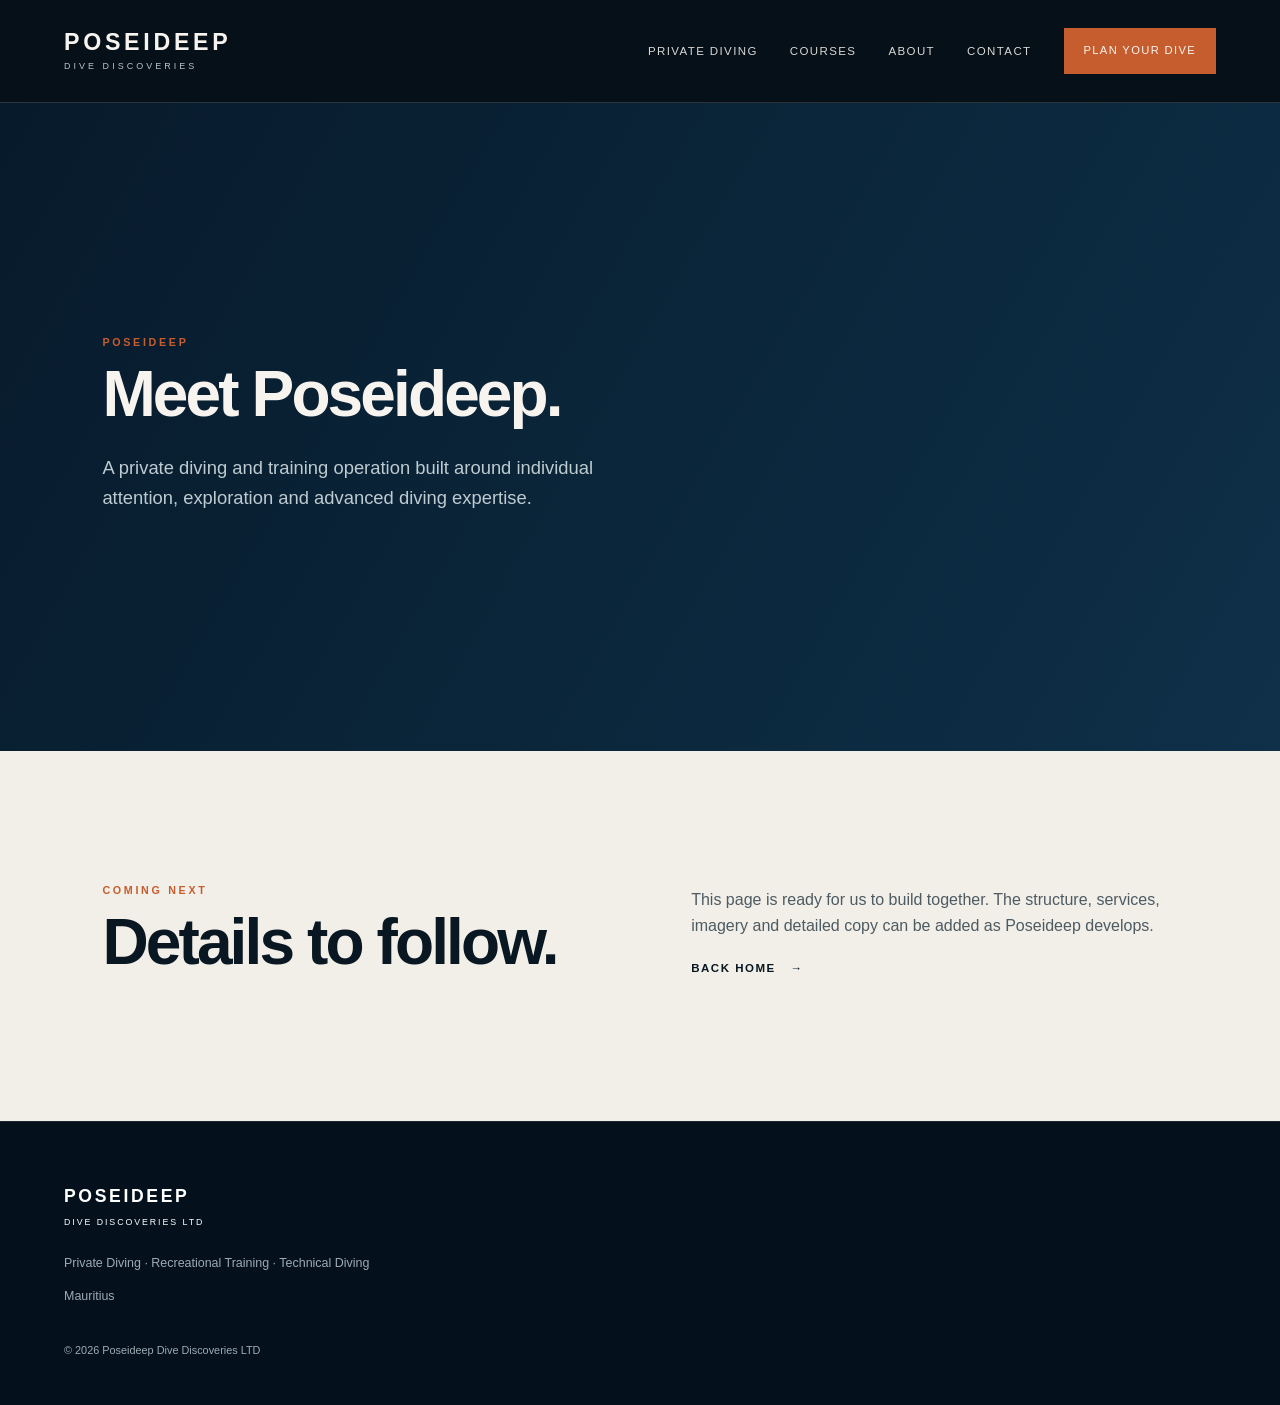
==== pages/about.html @ 901a11df "Initial Poseideep website" ====
<!DOCTYPE html>
<html lang="en">
<head>
  <meta charset="UTF-8">
  <meta name="viewport" content="width=device-width, initial-scale=1.0">
  <title>About | Poseideep</title>
  <link rel="stylesheet" href="../css/style.css">
</head>
<body>
<header class="site-header" style="position:relative;background:#061019">
  <a class="brand" href="../index.html"><span class="brand-main">POSEIDEEP</span><span class="brand-sub">DIVE DISCOVERIES</span></a>
  <button class="menu-toggle" aria-label="Open navigation" aria-expanded="false"><span></span><span></span><span></span></button>
  <nav class="main-nav">
    <a href="private-diving.html">Private Diving</a><a href="courses.html">Courses</a><a href="about.html">About</a><a href="contact.html">Contact</a>
    <a class="nav-cta" href="contact.html">Plan Your Dive</a>
  </nav>
</header>
<main>
<section class="statement" style="min-height:72vh">
  <div><p class="eyebrow">Poseideep</p><h2>Meet Poseideep.</h2><p>A private diving and training operation built around individual attention, exploration and advanced diving expertise.</p></div>
</section>
<section class="about-teaser">
  <div><p class="eyebrow">Coming Next</p><h2>Details to follow.</h2></div>
  <div><p>This page is ready for us to build together. The structure, services, imagery and detailed copy can be added as Poseideep develops.</p><a class="text-link" href="../index.html">Back Home <span>→</span></a></div>
</section>
</main>
<footer><div class="footer-brand"><strong>POSEIDEEP</strong><span>DIVE DISCOVERIES LTD</span></div><p>Private Diving · Recreational Training · Technical Diving</p><p>Mauritius</p><p class="copyright">© <span id="year"></span> Poseideep Dive Discoveries LTD</p></footer>
<script src="../js/main.js"></script>
</body>
</html>
---- css/style.css ----
* {
    box-sizing: border-box
}

html {
    scroll-behavior: smooth
}

body {
    margin: 0;
    background: #061019;
    color: #f5f7f8;
    font-family: Arial, Helvetica, sans-serif;
    line-height: 1.6
}

a {
    color: inherit;
    text-decoration: none
}

.site-header {
    position: absolute;
    z-index: 20;
    top: 0;
    left: 0;
    width: 100%;
    display: flex;
    align-items: center;
    justify-content: space-between;
    padding: 28px 5vw;
    border-bottom: 1px solid rgba(255, 255, 255, .15)
}

.brand {
    display: flex;
    flex-direction: column;
    line-height: 1
}

.brand-main {
    font-size: 1.45rem;
    font-weight: 800;
    letter-spacing: .16em
}

.brand-sub {
    margin-top: 7px;
    font-size: .56rem;
    letter-spacing: .34em;
    color: #b8c5cc
}

.main-nav {
    display: flex;
    align-items: center;
    gap: 2rem;
    text-transform: uppercase;
    font-size: .72rem;
    letter-spacing: .12em
}

.main-nav>a:not(.nav-cta) {
    opacity: .88
}

.main-nav>a:hover {
    opacity: 1
}

.nav-cta,
.button {
    border: 1px solid rgba(255, 255, 255, .7);
    padding: 13px 19px;
    text-transform: uppercase;
    font-size: .7rem;
    letter-spacing: .12em
}

.nav-cta {
    background: #fff;
    color: #07121a
}

.menu-toggle {
    display: none;
    background: none;
    border: 0;
    padding: 5px
}

.menu-toggle span {
    display: block;
    width: 25px;
    height: 1px;
    background: #fff;
    margin: 6px
}

.hero {
    height: 100vh;
    min-height: 650px;
    position: relative;
    display: flex;
    align-items: center;
    overflow: hidden
}

.hero-video {
    position: absolute;
    width: 100%;
    height: 100%;
    object-fit: cover;
    inset: 0;
    background: #0b2737
}

.hero-overlay {
    position: absolute;
    inset: 0;
    background: linear-gradient(90deg, rgba(3, 10, 15, .82) 0%, rgba(3, 10, 15, .42) 52%, rgba(3, 10, 15, .2) 100%), linear-gradient(0deg, rgba(3, 10, 15, .5), transparent 50%)
}

.hero-content {
    position: relative;
    z-index: 2;
    width: min(760px, 90%);
    margin-left: 7vw;
    margin-top: 60px
}

.eyebrow {
    text-transform: uppercase;
    letter-spacing: .25em;
    font-size: .67rem;
    font-weight: bold;
    color: #8cc9df
}

.hero h1 {
    font-size: clamp(3.8rem, 8vw, 8rem);
    line-height: .88;
    letter-spacing: -.055em;
    margin: .18em 0 .28em;
    max-width: 900px
}

.hero-copy {
    font-size: clamp(1rem, 1.6vw, 1.3rem);
    max-width: 590px;
    color: #d7e0e4
}

.hero-actions {
    display: flex;
    gap: 12px;
    margin-top: 35px;
    flex-wrap: wrap
}

.button {
    display: inline-block;
    padding: 16px 23px
}

.button-primary {
    background: #f7f9fa;
    color: #07121a;
    border-color: #f7f9fa
}

.button-ghost {
    background: transparent;
    color: white
}

.scroll-cue {
    position: absolute;
    z-index: 3;
    bottom: 35px;
    right: 5vw;
    text-transform: uppercase;
    font-size: .62rem;
    letter-spacing: .2em
}

.scroll-cue span {
    font-size: 1rem;
    margin-left: 8px
}

.feature {
    display: grid;
    grid-template-columns: 1.15fr .85fr;
    min-height: 720px
}

.feature-image {
    min-height: 620px
}

.placeholder-image {
    background: linear-gradient(135deg, #0b2838, #163d50);
    display: flex;
    align-items: center;
    justify-content: center;
    color: rgba(255, 255, 255, .42);
    text-transform: uppercase;
    letter-spacing: .16em;
    font-size: .65rem
}

.feature-copy {
    padding: 10vw 8vw;
    display: flex;
    flex-direction: column;
    justify-content: center;
    background: #091722
}

.feature h2,
.courses-section h2,
.statement h2,
.about-teaser h2,
.final-cta h2 {
    font-size: clamp(2.7rem, 5vw, 5.7rem);
    line-height: .95;
    letter-spacing: -.045em;
    margin: .2em 0 .45em
}

.feature-copy>p:not(.eyebrow) {
    max-width: 520px;
    color: #bfcbd1
}

.feature-copy .lead {
    font-size: 1.25rem;
    color: #fff !important
}

.text-link {
    margin-top: 25px;
    text-transform: uppercase;
    letter-spacing: .13em;
    font-size: .72rem;
    font-weight: bold
}

.text-link span {
    margin-left: 10px
}

.courses-section {
    padding: 110px 5vw 120px;
    background: #eef2f3;
    color: #07121a
}

.courses-section .eyebrow {
    color: #28718b
}

.section-heading {
    max-width: 850px;
    margin-bottom: 60px
}

.course-grid {
    display: grid;
    grid-template-columns: 1fr 1fr;
    gap: 18px
}

.course-card {
    height: 620px;
    position: relative;
    overflow: hidden
}

.card-bg {
    position: absolute;
    inset: 0
}

.card-shade {
    position: absolute;
    inset: 0;
    background: linear-gradient(0deg, rgba(3, 10, 15, .82), rgba(3, 10, 15, .05) 65%)
}

.card-content {
    position: absolute;
    z-index: 2;
    bottom: 0;
    padding: 45px;
    color: white
}

.card-content p {
    text-transform: uppercase;
    font-size: .62rem;
    letter-spacing: .2em;
    color: #a9d4e3
}

.card-content h3 {
    font-size: clamp(2rem, 3.2vw, 3.5rem);
    line-height: 1;
    margin: 7px 0 13px
}

.card-content span {
    color: #d5dde1
}

.statement {
    min-height: 680px;
    padding: 100px 8vw;
    display: flex;
    align-items: center;
    background: linear-gradient(120deg, #07141e, #0b2b3d)
}

.statement>div {
    max-width: 800px
}

.statement p:last-child {
    max-width: 560px;
    color: #becbd1;
    font-size: 1.15rem
}

.about-teaser {
    display: grid;
    grid-template-columns: 1fr 1fr;
    gap: 8vw;
    padding: 120px 8vw;
    background: #f4f6f6;
    color: #07121a
}

.about-teaser .eyebrow {
    color: #28718b
}

.about-teaser p {
    max-width: 520px;
    color: #4d5b62
}

.final-cta {
    text-align: center;
    padding: 140px 5vw;
    background: #081722
}

.final-cta p:not(.eyebrow) {
    color: #b9c6cc;
    margin-bottom: 35px
}

.final-cta h2 {
    margin-bottom: .2em
}

footer {
    padding: 60px 5vw 35px;
    background: #040b10;
    border-top: 1px solid rgba(255, 255, 255, .1);
    color: #9eabb2;
    font-size: .78rem
}

.footer-brand {
    display: flex;
    flex-direction: column;
    color: #fff;
    margin-bottom: 25px
}

.footer-brand strong {
    letter-spacing: .15em;
    font-size: 1.1rem
}

.footer-brand span {
    letter-spacing: .22em;
    font-size: .55rem;
    margin-top: 5px
}

.copyright {
    margin-top: 35px;
    font-size: .68rem
}

@media(max-width:850px) {
    .site-header {
        padding: 22px 6vw
    }

    .main-nav {
        display: none;
        position: absolute;
        top: 100%;
        left: 0;
        width: 100%;
        background: #061019;
        padding: 30px 6vw;
        flex-direction: column;
        align-items: flex-start
    }

    .main-nav.open {
        display: flex
    }

    .menu-toggle {
        display: block
    }

    .hero-content {
        margin-left: 6vw
    }

    .hero h1 {
        font-size: clamp(3.3rem, 16vw, 6rem)
    }

    .feature {
        grid-template-columns: 1fr
    }

    .feature-image {
        min-height: 60vh
    }

    .feature-copy {
        padding: 90px 7vw
    }

    .course-grid {
        grid-template-columns: 1fr
    }

    .course-card {
        height: 70vh;
        min-height: 500px
    }

    .about-teaser {
        grid-template-columns: 1fr;
        gap: 20px;
        padding: 90px 7vw
    }

    .statement {
        padding: 90px 7vw
    }

    .courses-section {
        padding: 90px 6vw
    }

    .scroll-cue {
        display: none
    }
}

@media(max-width:500px) {
    .brand-main {
        font-size: 1.15rem
    }

    .brand-sub {
        font-size: .48rem
    }

    .hero {
        min-height: 700px
    }

    .hero-actions {
        flex-direction: column;
        align-items: flex-start
    }

    .button {
        width: 100%;
        text-align: center
    }

    .course-card {
        height: 560px
    }

    .card-content {
        padding: 30px
    }
}
/* =========================================================
   POSEIDEEP COLOUR PALETTE
   Deep Navy + Burnt Orange + Warm Sand
   ========================================================= */

:root {
  --navy-deep: #071A2B;
  --navy-ocean: #0E3048;
  --orange: #C65D2E;
  --orange-light: #E0783E;
  --sand: #F2EEE8;
  --off-white: #F7F4EF;
  --ink: #081722;
  --muted-light: #C7D0D5;
}

/* Main site */
body {
  background: var(--navy-deep);
  color: var(--off-white);
}

/* Navigation CTA */
.nav-cta {
  background: var(--orange);
  border-color: var(--orange);
  color: var(--off-white);
  transition: background 0.25s ease, border-color 0.25s ease;
}

.nav-cta:hover {
  background: var(--orange-light);
  border-color: var(--orange-light);
}

/* Small section labels */
.eyebrow {
  color: var(--orange);
}

/* Main buttons */
.button-primary {
  background: var(--orange);
  border-color: var(--orange);
  color: var(--off-white);
  transition: background 0.25s ease, border-color 0.25s ease;
}

.button-primary:hover {
  background: var(--orange-light);
  border-color: var(--orange-light);
}

/* Private diving section */
.feature-copy {
  background: var(--navy-deep);
}

.feature-copy > p:not(.eyebrow) {
  color: var(--muted-light);
}

/* Image placeholders for now */
.placeholder-image {
  background:
    linear-gradient(
      135deg,
      var(--navy-ocean),
      var(--navy-deep)
    );
}

/* Courses section */
.courses-section {
  background: var(--sand);
  color: var(--ink);
}

.courses-section .eyebrow {
  color: var(--orange);
}

/* Large experience section */
.statement {
  background:
    linear-gradient(
      120deg,
      var(--navy-deep),
      var(--navy-ocean)
    );
}

/* About section */
.about-teaser {
  background: var(--sand);
  color: var(--ink);
}

.about-teaser .eyebrow {
  color: var(--orange);
}

/* Text links */
.text-link {
  transition: color 0.2s ease;
}

.text-link:hover {
  color: var(--orange);
}

/* Final call to action */
.final-cta {
  background: var(--navy-deep);
}

/* Footer */
footer {
  background: #04111D;
}

/* Mobile navigation */
@media (max-width: 850px) {
  .main-nav {
    background: var(--navy-deep);
  }
}
/* =========================================================
   WHY PRIVATE SECTION
   ========================================================= */

.why-private {
  background: var(--sand);
  color: var(--ink);
  padding: 120px 7vw 130px;
}

/* Intro */

.why-private-intro {
  display: grid;
  grid-template-columns: 1fr 1.35fr;
  column-gap: 8vw;
  align-items: end;
  margin-bottom: 90px;
}

.why-private-intro .eyebrow {
  grid-column: 1 / -1;
  margin-bottom: 30px;
}

.why-private-intro h2 {
  margin: 0;
  max-width: 720px;

  font-size: clamp(3rem, 5vw, 5.5rem);
  line-height: 0.98;
  letter-spacing: -0.045em;
}

.why-private-lead {
  max-width: 560px;
  margin: 0 0 8px;

  font-size: 1.1rem;
  line-height: 1.75;
  color: #52616a;
}


/* Four principles */

.why-private-grid {
  display: grid;
  grid-template-columns: repeat(4, 1fr);
  gap: 0;

  border-top: 1px solid rgba(8, 23, 34, 0.25);
}

.why-item {
  position: relative;
  padding: 42px 35px 20px 0;
  min-height: 270px;
}

.why-item:not(:first-child) {
  padding-left: 35px;
  border-left: 1px solid rgba(8, 23, 34, 0.15);
}

.why-number {
  display: block;
  margin-bottom: 45px;

  color: var(--orange);
  font-size: 0.72rem;
  font-weight: 700;
  letter-spacing: 0.18em;
}

.why-item h3 {
  margin: 0 0 18px;

  color: var(--ink);
  font-size: 1.35rem;
  line-height: 1.1;
  text-transform: uppercase;
  letter-spacing: 0.02em;
}

.why-item p {
  margin: 0;
  max-width: 300px;

  color: #52616a;
  font-size: 0.92rem;
  line-height: 1.7;
}


/* Subtle interaction */

.why-item {
  transition:
    transform 0.25s ease,
    border-color 0.25s ease;
}

.why-item:hover {
  transform: translateY(-5px);
}

.why-item:hover .why-number {
  color: var(--orange-light);
}


/* Tablet */

@media (max-width: 1000px) {

  .why-private {
    padding: 95px 7vw 105px;
  }

  .why-private-intro {
    grid-template-columns: 1fr;
    row-gap: 35px;
    margin-bottom: 70px;
  }

  .why-private-grid {
    grid-template-columns: repeat(2, 1fr);
  }

  .why-item {
    padding: 35px 30px 45px 0;
    border-bottom: 1px solid rgba(8, 23, 34, 0.15);
  }

  .why-item:not(:first-child) {
    padding-left: 30px;
  }

  .why-item:nth-child(3) {
    padding-left: 0;
    border-left: none;
  }

}


/* Mobile */

@media (max-width: 600px) {

  .why-private {
    padding: 75px 7vw 80px;
  }

  .why-private-intro h2 {
    font-size: clamp(2.7rem, 12vw, 4rem);
  }

  .why-private-grid {
    grid-template-columns: 1fr;
  }

  .why-item,
  .why-item:not(:first-child),
  .why-item:nth-child(3) {
    min-height: auto;
    padding: 32px 0 38px;
    border-left: none;
    border-bottom: 1px solid rgba(8, 23, 34, 0.15);
  }

  .why-number {
    margin-bottom: 25px;
  }

  .why-item p {
    max-width: 100%;
  }

}
/* =========================================================
   PRIVATE DIVING EXPERIENCES
   ========================================================= */

.private-experiences {
  background: var(--navy-deep);
  color: var(--off-white);
  padding: 120px 7vw 130px;
}


/* Section introduction */

.private-experiences-header {
  display: grid;
  grid-template-columns: 1.25fr 0.75fr;
  column-gap: 10vw;
  align-items: end;

  margin-bottom: 95px;
}

.private-experiences-header .eyebrow {
  grid-column: 1 / -1;
  margin-bottom: 30px;
}

.private-experiences-header h2 {
  margin: 0;
  max-width: 850px;

  font-size: clamp(3rem, 5vw, 5.5rem);
  line-height: 0.98;
  letter-spacing: -0.045em;
}

.private-experiences-header > p:last-child {
  max-width: 520px;
  margin: 0 0 8px;

  color: var(--muted-light);
  font-size: 1.05rem;
  line-height: 1.75;
}


/* Experience rows */

.experience-list {
  border-top: 1px solid rgba(255, 255, 255, 0.22);
}

.experience-item {
  display: grid;
  grid-template-columns: 90px 1fr 0.8fr;
  gap: 35px;
  align-items: start;

  padding: 45px 0;

  border-bottom: 1px solid rgba(255, 255, 255, 0.15);

  transition:
    padding-left 0.25s ease,
    background 0.25s ease;
}

.experience-number {
  color: var(--orange);

  font-size: 0.72rem;
  font-weight: 700;
  letter-spacing: 0.18em;

  padding-top: 9px;
}

.experience-title h3 {
  margin: 0;

  color: var(--off-white);
  font-size: clamp(1.7rem, 2.6vw, 3rem);
  line-height: 1.05;
  letter-spacing: -0.025em;
}

.experience-description p {
  max-width: 520px;
  margin: 0;

  color: var(--muted-light);
  font-size: 0.95rem;
  line-height: 1.75;
}


/* Subtle desktop interaction */

.experience-item:hover {
  padding-left: 15px;
}

.experience-item:hover .experience-title h3 {
  color: var(--orange-light);
}


/* Tablet */

@media (max-width: 900px) {

  .private-experiences {
    padding: 95px 7vw 105px;
  }

  .private-experiences-header {
    grid-template-columns: 1fr;
    row-gap: 35px;

    margin-bottom: 70px;
  }

  .experience-item {
    grid-template-columns: 60px 1fr;
  }

  .experience-description {
    grid-column: 2;
  }

}


/* Mobile */

@media (max-width: 600px) {

  .private-experiences {
    padding: 75px 7vw 80px;
  }

  .private-experiences-header h2 {
    font-size: clamp(2.7rem, 12vw, 4rem);
  }

  .experience-item {
    display: block;
    padding: 35px 0;
  }

  .experience-number {
    display: block;
    margin-bottom: 22px;
  }

  .experience-title h3 {
    margin-bottom: 20px;
  }

  .experience-description p {
    max-width: 100%;
  }

  .experience-item:hover {
    padding-left: 0;
  }

}
/* =========================================================
   CONTACT / PLAN YOUR DIVE PAGE
   ========================================================= */


/* ---------------------------------------------------------
   CONTACT HERO
   --------------------------------------------------------- */

.contact-hero {
  min-height: 68vh;
  padding: 110px 7vw 120px;

  display: flex;
  flex-direction: column;
  justify-content: center;

  background:
    linear-gradient(
      120deg,
      var(--navy-deep),
      var(--navy-ocean)
    );

  color: var(--off-white);
}

.contact-hero .eyebrow {
  margin-bottom: 30px;
}

.contact-hero h1 {
  margin: 0 0 38px;
  max-width: 950px;

  font-size: clamp(4rem, 7vw, 7.5rem);
  line-height: 0.9;
  letter-spacing: -0.055em;
}

.contact-hero > p:last-child {
  max-width: 660px;
  margin: 0;

  color: var(--muted-light);
  font-size: 1.1rem;
  line-height: 1.75;
}


/* ---------------------------------------------------------
   ENQUIRY SECTION
   --------------------------------------------------------- */

.dive-enquiry {
  background: var(--sand);
  color: var(--ink);

  padding: 120px 7vw 135px;
}


/* Intro */

.enquiry-intro {
  display: grid;
  grid-template-columns: 1.15fr 0.85fr;
  column-gap: 10vw;
  align-items: end;

  margin-bottom: 100px;
}

.enquiry-intro .eyebrow {
  grid-column: 1 / -1;
  margin-bottom: 30px;
}

.enquiry-intro h2 {
  margin: 0;
  max-width: 800px;

  font-size: clamp(3.2rem, 5.5vw, 6rem);
  line-height: 0.95;
  letter-spacing: -0.05em;
}

.enquiry-intro > p:last-child {
  max-width: 520px;
  margin: 0 0 8px;

  color: #52616a;
  font-size: 1.05rem;
  line-height: 1.75;
}


/* ---------------------------------------------------------
   FORM
   --------------------------------------------------------- */

.dive-form {
  width: 100%;
}

.dive-form fieldset {
  margin: 0;
  padding: 55px 0 70px;

  border: 0;
  border-top: 1px solid rgba(8, 23, 34, 0.22);
}

.dive-form legend {
  width: 100%;
  padding: 0 0 35px;

  color: var(--ink);

  font-size: 1.5rem;
  font-weight: 700;
  letter-spacing: -0.02em;
}

.dive-form legend span {
  display: inline-block;
  width: 75px;

  color: var(--orange);

  font-size: 0.7rem;
  letter-spacing: 0.18em;
  vertical-align: middle;
}


/* Two-column fields */

.form-grid {
  display: grid;
  grid-template-columns: repeat(2, 1fr);
  gap: 35px 55px;

  padding-left: 75px;
}

.form-field {
  display: flex;
  flex-direction: column;
}

.form-wide {
  grid-column: 1 / -1;
}


/* Labels */

.form-field label {
  margin-bottom: 12px;

  color: var(--ink);

  font-size: 0.7rem;
  font-weight: 700;
  letter-spacing: 0.12em;
  text-transform: uppercase;
}


/* Inputs */

.form-field input,
.form-field select,
.form-field textarea {
  width: 100%;

  padding: 16px 0;

  background: transparent;

  border: 0;
  border-bottom: 1px solid rgba(8, 23, 34, 0.35);

  border-radius: 0;

  color: var(--ink);

  font-family: inherit;
  font-size: 1rem;

  outline: none;

  transition:
    border-color 0.2s ease,
    padding-left 0.2s ease;
}

.form-field textarea {
  resize: vertical;
  min-height: 150px;
}


/* Placeholder */

.form-field input::placeholder,
.form-field textarea::placeholder {
  color: #8b9499;
}


/* Focus */

.form-field input:focus,
.form-field select:focus,
.form-field textarea:focus {
  border-bottom-color: var(--orange);
}


/* ---------------------------------------------------------
   INTEREST OPTIONS
   --------------------------------------------------------- */

.interest-grid {
  display: grid;
  grid-template-columns: repeat(4, 1fr);
  gap: 12px;

  padding-left: 75px;
}

.interest-option {
  position: relative;

  min-height: 105px;
  padding: 22px;

  display: flex;
  align-items: flex-end;

  border: 1px solid rgba(8, 23, 34, 0.22);

  cursor: pointer;

  transition:
    background 0.2s ease,
    border-color 0.2s ease,
    transform 0.2s ease;
}


/* Hide default checkbox */

.interest-option input {
  position: absolute;
  opacity: 0;
  pointer-events: none;
}


/* Option text */

.interest-option span {
  color: var(--ink);

  font-size: 0.8rem;
  font-weight: 700;
  line-height: 1.35;

  text-transform: uppercase;
  letter-spacing: 0.05em;
}


/* Hover */

.interest-option:hover {
  border-color: var(--orange);
  transform: translateY(-3px);
}


/* Selected */

.interest-option:has(input:checked) {
  background: var(--navy-deep);
  border-color: var(--navy-deep);
}

.interest-option:has(input:checked) span {
  color: var(--off-white);
}


/* Orange selection indicator */

.interest-option:has(input:checked)::before {
  content: "";

  position: absolute;
  top: 18px;
  right: 18px;

  width: 8px;
  height: 8px;

  background: var(--orange);
  border-radius: 50%;
}


/* ---------------------------------------------------------
   FORM SUBMIT
   --------------------------------------------------------- */

.form-submit {
  display: flex;
  align-items: center;
  justify-content: space-between;

  gap: 40px;

  padding: 45px 0 0 75px;

  border-top: 1px solid rgba(8, 23, 34, 0.22);
}

.form-submit p {
  max-width: 520px;
  margin: 0;

  color: #52616a;
  font-size: 0.9rem;
  line-height: 1.65;
}

.form-submit .button {
  cursor: pointer;

  font-family: inherit;
  min-width: 190px;
}


/* ---------------------------------------------------------
   GENERAL CONTACT
   --------------------------------------------------------- */

.general-contact {
  display: grid;
  grid-template-columns: 1fr 1fr;
  gap: 10vw;

  padding: 120px 7vw 130px;

  background: var(--navy-deep);
  color: var(--off-white);
}

.general-contact h2 {
  margin: 20px 0 0;

  font-size: clamp(3rem, 5vw, 5.5rem);
  line-height: 0.97;
  letter-spacing: -0.045em;
}

.contact-details {
  border-top: 1px solid rgba(255, 255, 255, 0.2);
}

.contact-detail {
  display: grid;
  grid-template-columns: 150px 1fr;
  gap: 30px;

  padding: 28px 0;

  border-bottom: 1px solid rgba(255, 255, 255, 0.15);
}

.contact-detail span {
  color: var(--orange);

  font-size: 0.65rem;
  font-weight: 700;
  letter-spacing: 0.13em;
  text-transform: uppercase;
}

.contact-detail p {
  margin: 0;
  color: var(--muted-light);
}


/* =========================================================
   CONTACT PAGE — TABLET
   ========================================================= */

@media (max-width: 1000px) {

  .contact-hero {
    min-height: 60vh;
    padding: 90px 7vw;
  }

  .dive-enquiry {
    padding: 95px 7vw 105px;
  }

  .enquiry-intro {
    grid-template-columns: 1fr;
    row-gap: 35px;

    margin-bottom: 75px;
  }

  .interest-grid {
    grid-template-columns: repeat(2, 1fr);
  }

  .general-contact {
    grid-template-columns: 1fr;
    gap: 70px;

    padding: 95px 7vw 105px;
  }

}


/* =========================================================
   CONTACT PAGE — MOBILE
   ========================================================= */

@media (max-width: 650px) {

  .contact-hero {
    min-height: auto;
    padding: 90px 7vw;
  }

  .contact-hero h1 {
    font-size: clamp(3.2rem, 15vw, 5rem);
  }

  .dive-enquiry {
    padding: 75px 7vw 85px;
  }

  .enquiry-intro h2 {
    font-size: clamp(2.8rem, 12vw, 4.2rem);
  }

  .dive-form fieldset {
    padding: 42px 0 55px;
  }

  .dive-form legend span {
    display: block;
    width: auto;
    margin-bottom: 12px;
  }

  .form-grid {
    grid-template-columns: 1fr;
    gap: 30px;

    padding-left: 0;
  }

  .form-wide {
    grid-column: auto;
  }

  .interest-grid {
    grid-template-columns: 1fr;
    padding-left: 0;
  }

  .interest-option {
    min-height: 85px;
  }

  .form-submit {
    flex-direction: column;
    align-items: flex-start;

    padding-left: 0;
  }

  .form-submit .button {
    width: 100%;
  }

  .general-contact {
    padding: 75px 7vw 85px;
  }

  .contact-detail {
    grid-template-columns: 1fr;
    gap: 8px;
  }

}
/* =========================================================
   POSEIDEEP FOOTER
   ========================================================= */

.site-footer {
  background: #04111d;
  color: var(--off-white);
  padding: 85px 7vw 30px;
}


/* Main layout */

.footer-main {
  display: grid;
  grid-template-columns: 2fr 0.8fr 0.8fr;
  gap: 8vw;

  padding-bottom: 75px;
}


/* Brand */

.footer-logo {
  display: inline-flex;
  flex-direction: column;

  margin-bottom: 28px;
}

.footer-logo strong {
  font-size: 1.5rem;
  line-height: 1;

  letter-spacing: 0.18em;
}

.footer-logo span {
  margin-top: 8px;

  color: #a9bac3;

  font-size: 0.56rem;
  letter-spacing: 0.32em;
}

.footer-identity > p {
  max-width: 390px;
  margin: 0;

  color: #94a5ae;

  font-size: 0.88rem;
  line-height: 1.75;
}


/* Footer columns */

.footer-column {
  display: flex;
  flex-direction: column;
  align-items: flex-start;
}

.footer-heading {
  margin: 0 0 28px;

  color: var(--orange);

  font-size: 0.65rem;
  font-weight: 700;

  letter-spacing: 0.18em;
  text-transform: uppercase;
}

.footer-column > a {
  margin-bottom: 12px;

  color: #bdc8ce;

  font-size: 0.85rem;

  transition:
    color 0.2s ease,
    transform 0.2s ease;
}

.footer-column > a:hover {
  color: var(--off-white);
  transform: translateX(4px);
}


/* =========================================================
   SOCIAL MEDIA
   ========================================================= */

.social-links {
  display: flex;
  align-items: center;
  gap: 12px;
}

.social-link {
  width: 45px;
  height: 45px;

  display: flex;
  align-items: center;
  justify-content: center;

  border: 1px solid rgba(255, 255, 255, 0.25);
  border-radius: 50%;

  color: var(--off-white);

  transition:
    background 0.2s ease,
    border-color 0.2s ease,
    color 0.2s ease,
    transform 0.2s ease;
}

.social-link svg {
  width: 19px;
  height: 19px;

  fill: none;
  stroke: currentColor;
  stroke-width: 1.7;
  stroke-linecap: round;
  stroke-linejoin: round;
}


/* Facebook icon needs fill */

.social-link:nth-child(2) svg {
  fill: currentColor;
  stroke: none;
}


/* Hover */

.social-link:hover {
  background: var(--orange);
  border-color: var(--orange);
  color: var(--off-white);

  transform: translateY(-4px);
}

.social-note {
  margin: 16px 0 0;

  color: #7f919b;

  font-size: 0.67rem;
  letter-spacing: 0.08em;
  text-transform: uppercase;
}


/* =========================================================
   FOOTER BOTTOM
   ========================================================= */

.footer-bottom {
  display: flex;
  align-items: center;
  justify-content: space-between;

  gap: 30px;

  padding-top: 28px;

  border-top: 1px solid rgba(255, 255, 255, 0.12);
}

.footer-bottom p {
  margin: 0;

  color: #71838d;

  font-size: 0.65rem;
  letter-spacing: 0.05em;
}


/* =========================================================
   FOOTER TABLET
   ========================================================= */

@media (max-width: 850px) {

  .site-footer {
    padding: 70px 7vw 30px;
  }

  .footer-main {
    grid-template-columns: 1.5fr 1fr;
    gap: 60px;

    padding-bottom: 60px;
  }

  .footer-connect {
    grid-column: 1 / -1;
  }

}


/* =========================================================
   FOOTER MOBILE
   ========================================================= */

@media (max-width: 550px) {

  .footer-main {
    grid-template-columns: 1fr;
    gap: 50px;
  }

  .footer-connect {
    grid-column: auto;
  }

  .footer-bottom {
    flex-direction: column;
    align-items: flex-start;

    gap: 10px;
  }

}
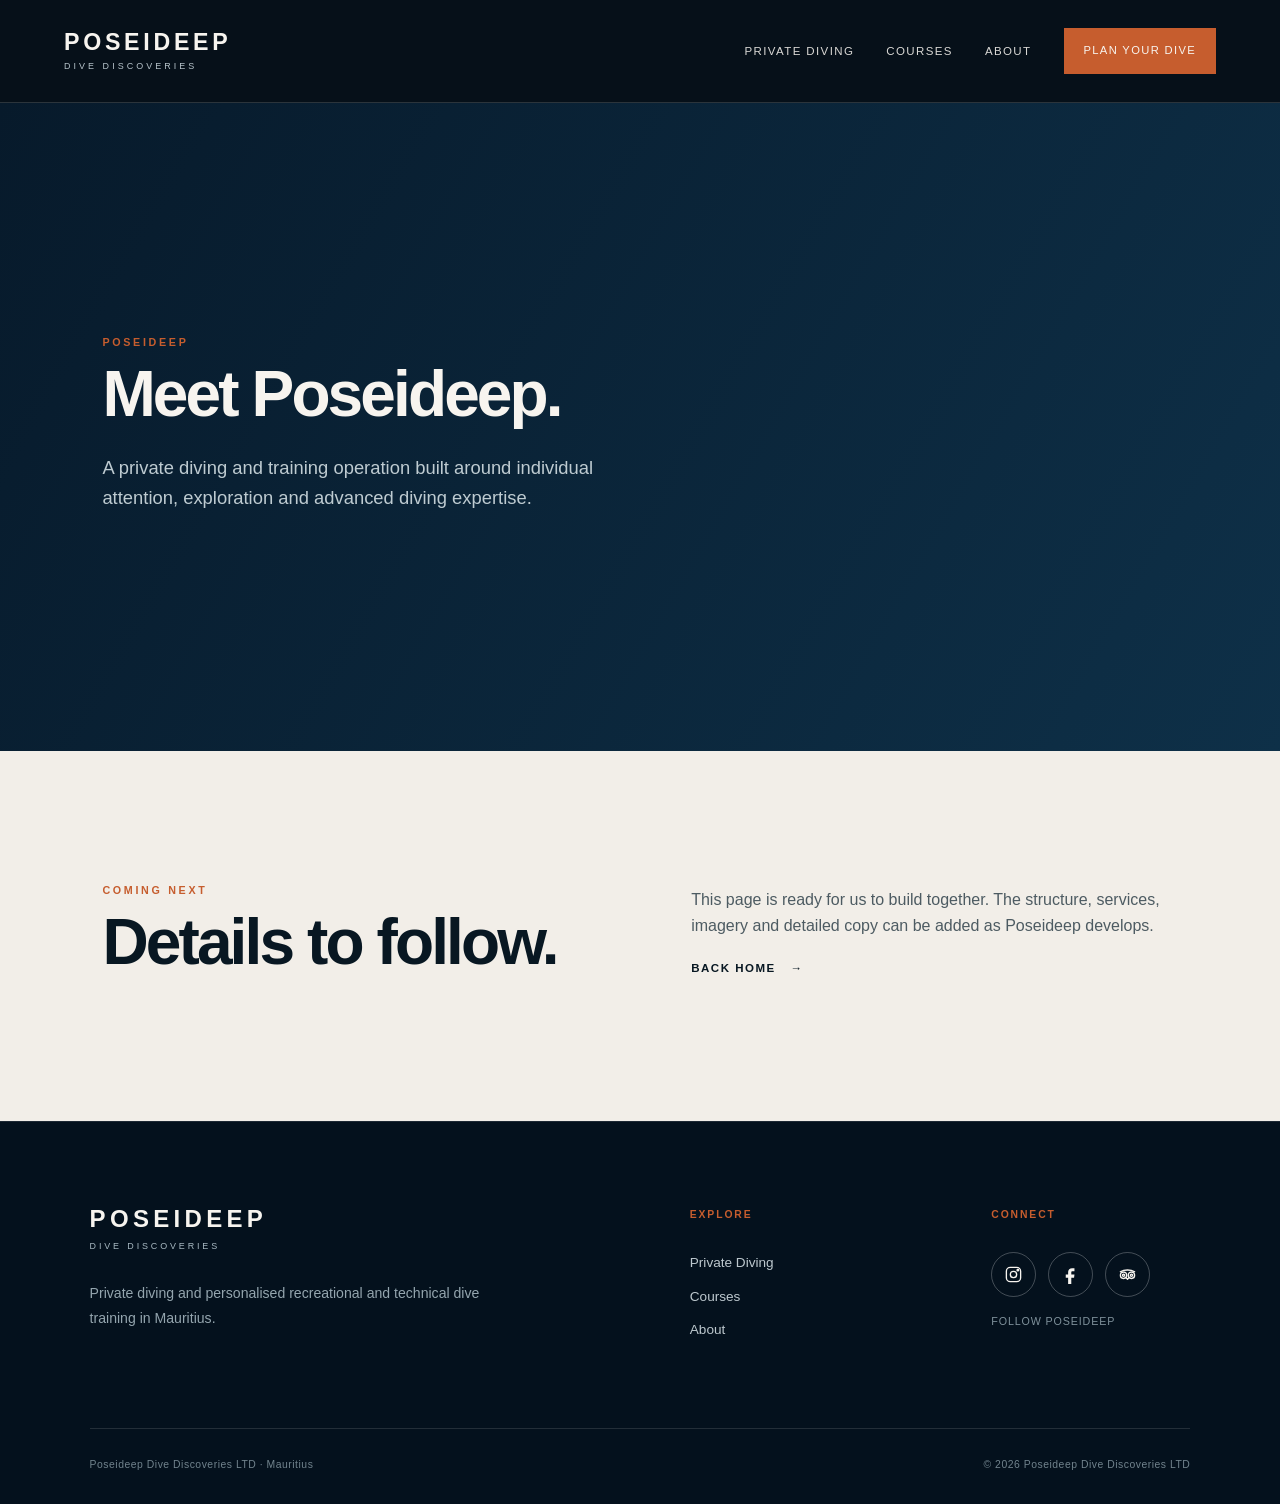
==== commit 687134c3: "Update navigation and standardize footers" ====
--- a/pages/about.html
+++ b/pages/about.html
@@ -11,7 +11,7 @@
   <a class="brand" href="../index.html"><span class="brand-main">POSEIDEEP</span><span class="brand-sub">DIVE DISCOVERIES</span></a>
   <button class="menu-toggle" aria-label="Open navigation" aria-expanded="false"><span></span><span></span><span></span></button>
   <nav class="main-nav">
-    <a href="private-diving.html">Private Diving</a><a href="courses.html">Courses</a><a href="about.html">About</a><a href="contact.html">Contact</a>
+    <a href="private-diving.html">Private Diving</a><a href="courses.html">Courses</a><a href="about.html">About</a>
     <a class="nav-cta" href="contact.html">Plan Your Dive</a>
   </nav>
 </header>
@@ -24,7 +24,114 @@
   <div><p>This page is ready for us to build together. The structure, services, imagery and detailed copy can be added as Poseideep develops.</p><a class="text-link" href="../index.html">Back Home <span>→</span></a></div>
 </section>
 </main>
-<footer><div class="footer-brand"><strong>POSEIDEEP</strong><span>DIVE DISCOVERIES LTD</span></div><p>Private Diving · Recreational Training · Technical Diving</p><p>Mauritius</p><p class="copyright">© <span id="year"></span> Poseideep Dive Discoveries LTD</p></footer>
+<footer class="site-footer">
+
+  <div class="footer-main">
+
+    <!-- BRAND -->
+    <div class="footer-identity">
+
+      <a class="footer-logo" href="../index.html">
+        <strong>POSEIDEEP</strong>
+        <span>DIVE DISCOVERIES</span>
+      </a>
+
+      <p>
+        Private diving and personalised recreational
+        and technical dive training in Mauritius.
+      </p>
+
+    </div>
+
+
+    <!-- EXPLORE -->
+    <div class="footer-column">
+
+      <p class="footer-heading">Explore</p>
+
+      <a href="private-diving.html">Private Diving</a>
+      <a href="courses.html">Courses</a>
+      <a href="about.html">About</a>
+
+    </div>
+
+
+    <!-- CONNECT -->
+    <div class="footer-column footer-connect">
+
+      <p class="footer-heading">Connect</p>
+
+      <div class="social-links">
+
+        <!-- INSTAGRAM -->
+        <a href="#"
+           class="social-link"
+           aria-label="Instagram"
+           title="Instagram">
+
+          <svg viewBox="0 0 24 24" aria-hidden="true">
+            <rect x="3" y="3" width="18" height="18" rx="5"></rect>
+            <circle cx="12" cy="12" r="4"></circle>
+            <circle cx="17.5" cy="6.5" r="1"></circle>
+          </svg>
+
+        </a>
+
+
+        <!-- FACEBOOK -->
+        <a href="#"
+           class="social-link"
+           aria-label="Facebook"
+           title="Facebook">
+
+          <svg viewBox="0 0 24 24" aria-hidden="true">
+            <path d="M14 8h3V4h-3c-3 0-5 2-5 5v3H6v4h3v8h4v-8h3.5l.5-4h-4V9c0-.7.3-1 1-1z"></path>
+          </svg>
+
+        </a>
+
+
+        <!-- TRIPADVISOR -->
+        <a href="#"
+           class="social-link social-tripadvisor"
+           aria-label="Tripadvisor"
+           title="Tripadvisor">
+
+          <svg viewBox="0 0 24 24" aria-hidden="true">
+            <circle cx="7" cy="13" r="4"></circle>
+            <circle cx="17" cy="13" r="4"></circle>
+
+            <circle cx="7" cy="13" r="1.4"></circle>
+            <circle cx="17" cy="13" r="1.4"></circle>
+
+            <path d="M3 8.5C5.5 7 8.5 6.3 12 6.3s6.5.7 9 2.2"></path>
+            <path d="M10.5 16.5 12 18l1.5-1.5"></path>
+          </svg>
+
+        </a>
+
+      </div>
+
+      <p class="social-note">Follow Poseideep</p>
+
+    </div>
+
+  </div>
+
+
+  <div class="footer-bottom">
+
+    <p>
+      Poseideep Dive Discoveries LTD · Mauritius
+    </p>
+
+    <p>
+      © <span id="year"></span> Poseideep Dive Discoveries LTD
+    </p>
+
+  </div>
+
+</footer>
 <script src="../js/main.js"></script>
 </body>
 </html>
